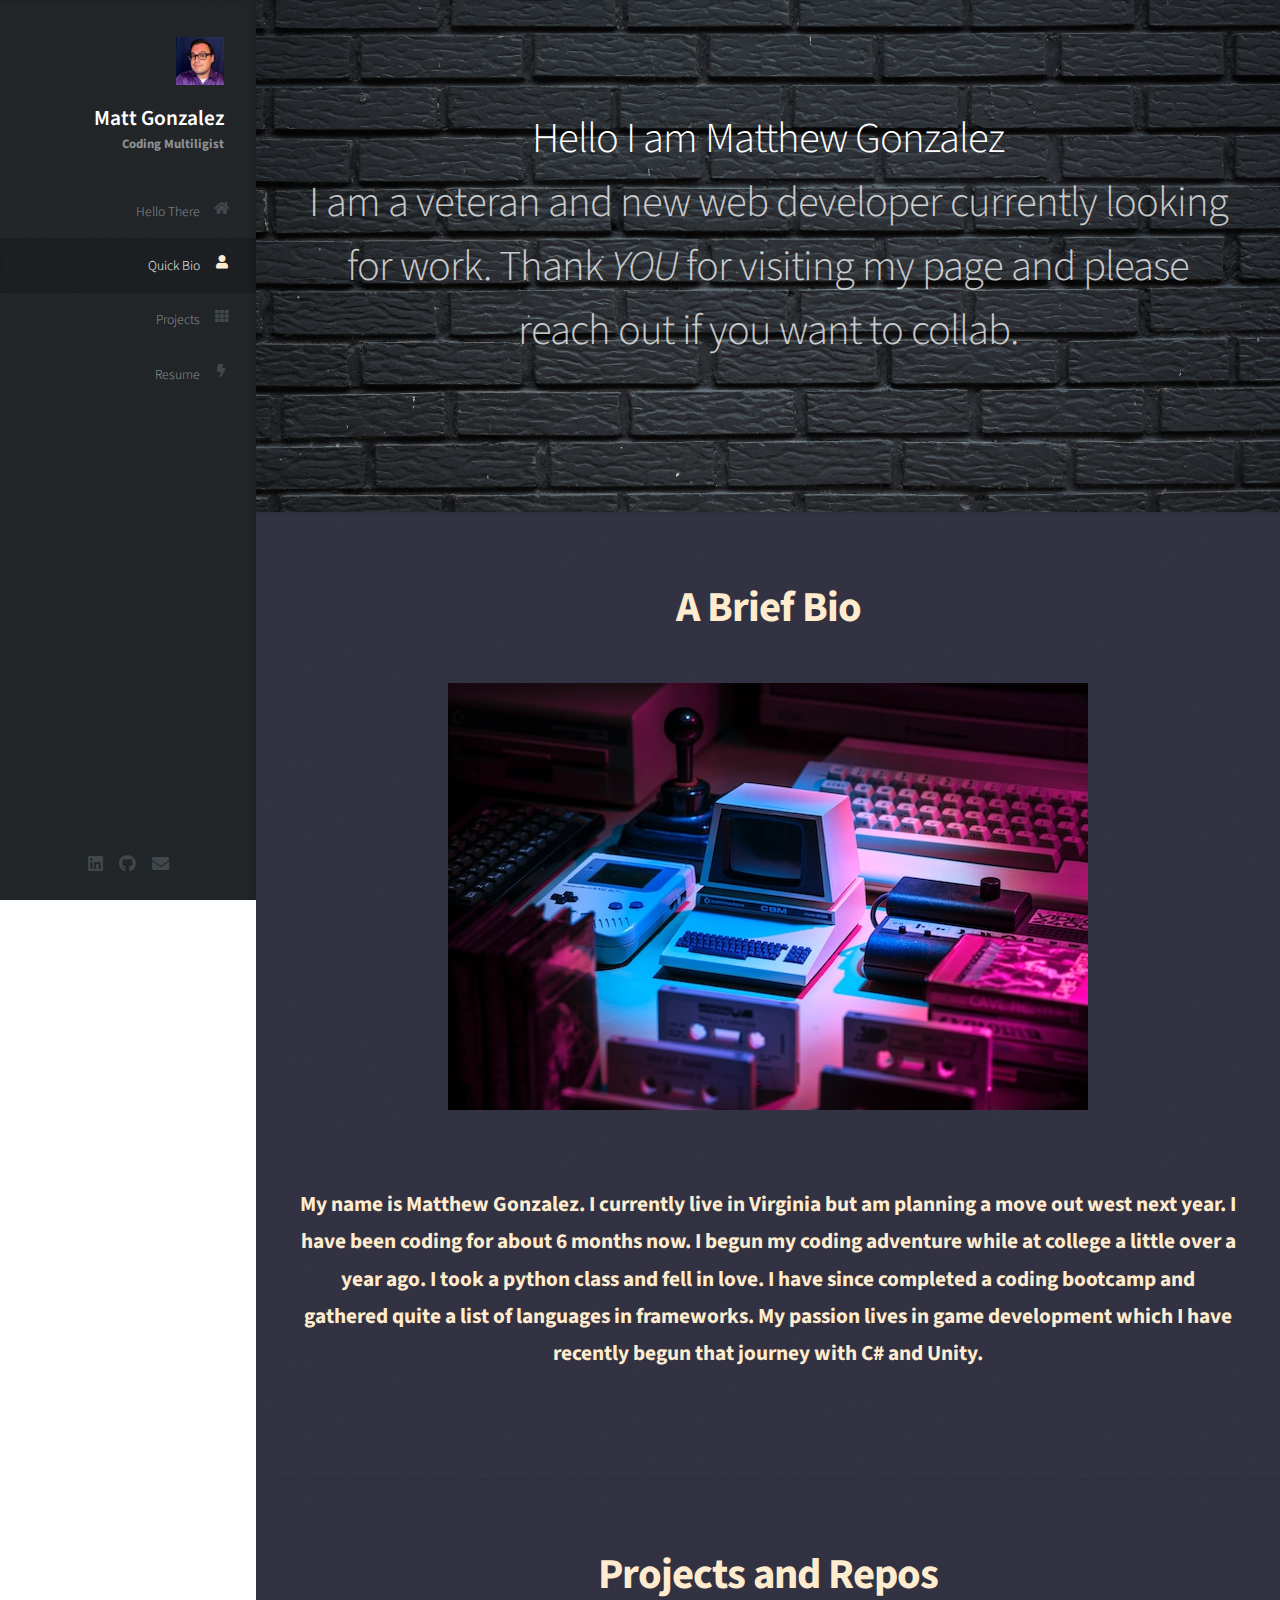
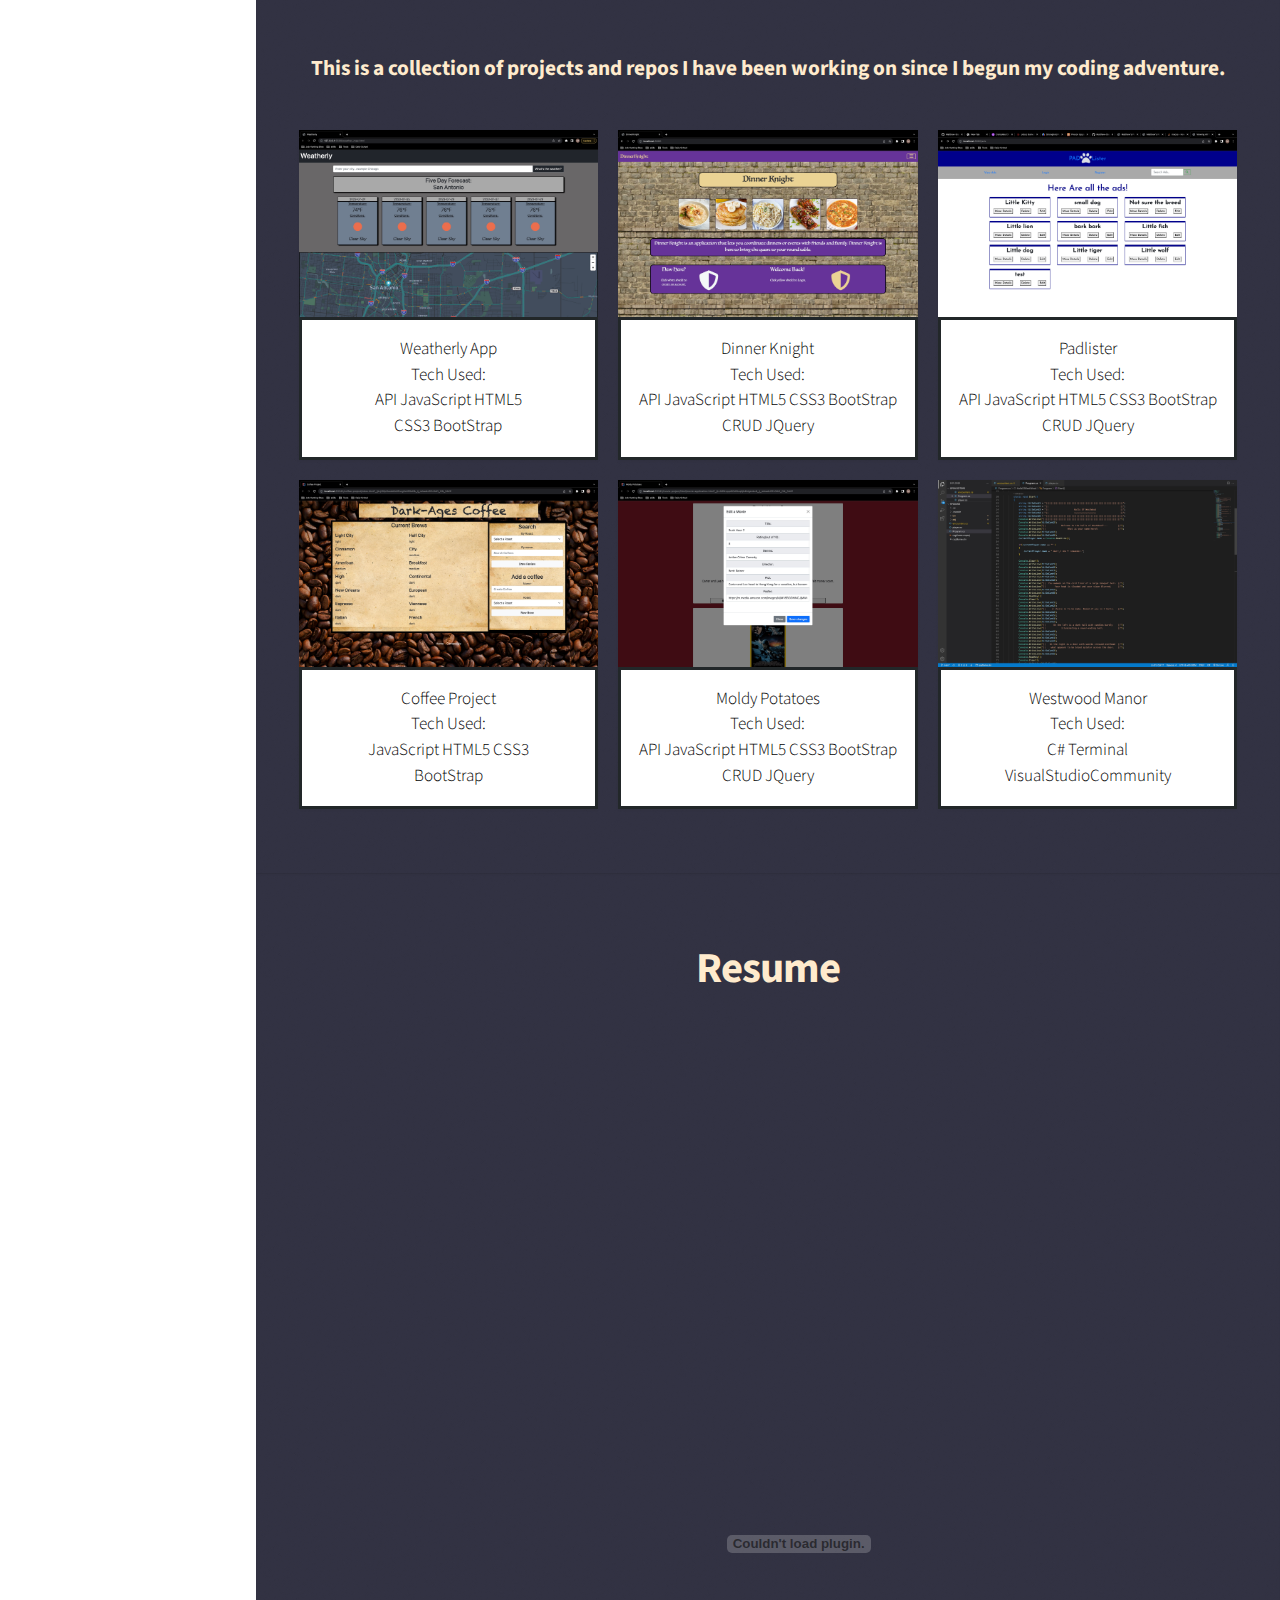
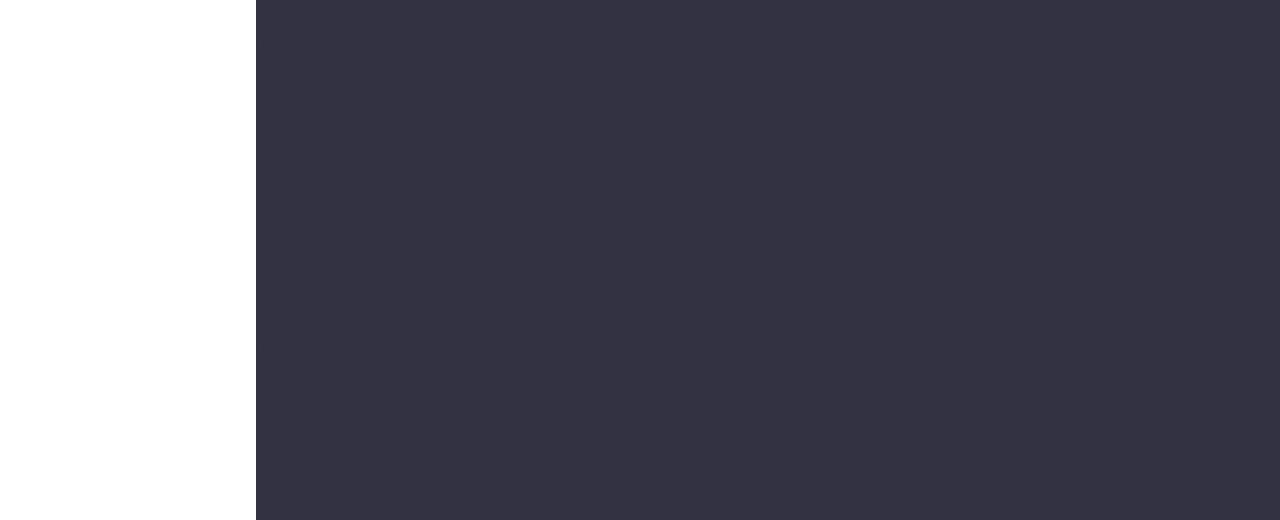
==== index.html @ d4d79115 "updated implemented background for main cover" ====
<!DOCTYPE HTML>
<!--
	Prologue by HTML5 UP
	html5up.net | @ajlkn
	Free for personal and commercial use under the CCA 3.0 license (html5up.net/license)
-->
<html>
	<head>
		<title>Matthew's Portfolio</title>
		<meta charset="utf-8" />
		<meta name="viewport" content="width=device-width, initial-scale=1, user-scalable=no" />
		<link rel="stylesheet" href="assets/css/main.css" />
	</head>
	<body class="is-preload">

		<!-- Header -->
			<div id="header">

				<div class="top">

					<!-- Logo -->
						<div id="logo">
							<span class="image avatar48"><img src="images/headShotImage.jpg" alt="headshot photo" /></span>
							<h1 id="title">Matt Gonzalez</h1>
							<p>Coding Multiligist</p>
						</div>

					<!-- Nav -->
						<nav id="nav">
							<ul>
								<li><a href="#top" id="top-link"><span class="icon solid fa-home">Hello There</span></a></li>
								<li><a href="#about" id="about-link"><span class="icon solid fa-user">Quick Bio</span></a></li>
								<li><a href="#portfolio" id="portfolio-link"><span class="icon solid fa-th">Projects</span></a></li>
								<li><a href="#skills" id="skill-link"><span class="icon solid fa-bolt">Resume</span></a></li>

							</ul>
						</nav>

				</div>

				<div class="bottom">

					<!-- Social Icons -->
						<ul class="icons">
							<li><a href="https://www.linkedin.com/in/matthewstevengonzalez/" class="icon brands fa-linkedin"><span class="label">LinkedIn</span></a></li>
							<li><a href="https://github.com/Matthew-Steven-Gonzalez" class="icon brands fa-github"><span class="label">Github</span></a></li>
							<li><a href="MAILTO:gonzalez.matthew.steven@gmail.com" class="icon solid fa-envelope"><span class="label">Email</span></a></li>
						</ul>

				</div>

			</div>

		<!-- Main -->
			<div id="main">

				<!-- Intro -->
					<section id="top" class="one dark cover">
						<div class="container">

							<header>
								<h2 class="alt"><strong> Hello I am Matthew Gonzalez</strong></h2>
								<h2>I am a veteran and new web developer currently looking for work. Thank <em>YOU</em> for visiting my page and please reach out if you want to collab.</h2>
								
							</header>


						</div>
					</section>

				<!-- About Me -->
				<section id="about" class="two">
					<div class="container">

						<header>
							<h2>A Brief Bio</h2>
						</header>

						<a href="#" class="image featured bioPhoto"><img src="images/aboutMePanel.jpg" alt="" /></a>

						<p>My name is Matthew Gonzalez. I currently live in Virginia but am planning a move out west next year. I have been coding for about 6 months now. 
						I begun my coding adventure while at college a little over a year ago. I took a python class and fell in love. I have since completed a coding bootcamp 
						and gathered quite a list of languages in frameworks. My passion lives in game development which I have recently begun that journey with C# and Unity.</p>

					</div>
				</section>

				<!-- Portfolio -->
					<section id="portfolio" class="three">
						<div class="container">

							<header>
								<h2>Projects and Repos</h2>
							</header>

							<p>This is a collection of projects and repos I have been working on since I begun my coding adventure.</p>

							<div class="row">
								<div class="col-4 col-12-mobile">
									<article class="item">
										<a href="https://github.com/Matthew-Steven-Gonzalez/weather_map_project" class="image fit"><img src="images/weatherly.jpeg" alt="Weatherly" /></a>
										<header>
											<h3>Weatherly App</h3>
											<h3>Tech Used:</h3>
											<h4>API JavaScript HTML5 <br>CSS3 BootStrap</h4>
										</header>
									</article>
									<article class="item">
										<a href="https://github.com/PerezOchoa-Gonzalez-Coffee/coffee-project" class="image fit"><img src="images/CoffeeProject.jpeg" alt="" /></a>
										<header>
											<h3>Coffee Project</h3>
											<h3>Tech Used:</h3>
											<h4> JavaScript HTML5 CSS3 <br>BootStrap</h4>
										</header>
									</article>
								</div>
								<div class="col-4 col-12-mobile">
									<article class="item">
										<a href="https://github.com/Capstone-Gonzalez-Vargas-Casteneda/DinnerKnight" class="image fit"><img src="images/DinnerKnight.jpeg" alt="" /></a>
										<header>
											<h3>Dinner Knight</h3>
											<h3>Tech Used:</h3>
											<h4>API JavaScript HTML5 CSS3 BootStrap CRUD JQuery </h4>
										</header>
									</article>
									<article class="item">
										<a href="#" class="image fit"><img src="images/moldpotatoes.jpeg" alt="" /></a>
										<header>
											<h3>Moldy Potatoes</h3>
											<h3>Tech Used:</h3>
											<h4>API JavaScript HTML5 CSS3 BootStrap CRUD JQuery </h4>
										</header>
									</article>
								</div>
								<div class="col-4 col-12-mobile">
									<article class="item">
										<a href="https://github.com/Castaneda-Gonzalez-Ramirez-Sweeden/java-adlister/tree/master" class="image fit"><img src="images/PadLIster.jpeg" alt="" /></a>
										<header>
											<h3>Padlister</h3>
											<h3>Tech Used:</h3>
											<h4>API JavaScript HTML5 CSS3 BootStrap CRUD JQuery </h4>
										</header>
									</article>
									<article class="item">
										<a href="https://github.com/Matthew-Steven-Gonzalez/Csharp-projects/tree/main/rpgGame" class="image fit"><img src="images/WestWood.jpeg" alt="" /></a>
										<header>
											<h3>Westwood Manor</h3>
											<h3>Tech Used:</h3>
											<h4>C# Terminal <br>VisualStudioCommunity </h4>
										</header>
									</article>
								</div>
							</div>

						</div>
					</section>

				
				
					<section id="skills" class="four">
						<div class="container">

							<header>
								<h2>Resume</h2>
							</header>

							<object 
								data="/images/Resume.pdf" 
                				width="1000"
                				height="1000">
        					</object>	

						</div>
					</section>

			</div>

		

		<!-- Scripts -->
			<script src="assets/js/jquery.min.js"></script>
			<script src="assets/js/jquery.scrolly.min.js"></script>
			<script src="assets/js/jquery.scrollex.min.js"></script>
			<script src="assets/js/browser.min.js"></script>
			<script src="assets/js/breakpoints.min.js"></script>
			<script src="assets/js/util.js"></script>
			<script src="assets/js/main.js"></script>

	</body>
</html>
---- assets/css/main.css ----
@import url("fontawesome-all.min.css");
@import url("https://fonts.googleapis.com/css?family=Source+Sans+Pro:300,300italic,400,600");

/*
	Prologue by HTML5 UP
	html5up.net | @ajlkn
	Free for personal and commercial use under the CCA 3.0 license (html5up.net/license)
*/

html, body, div, span, applet, object,
iframe, h1, h2, h3, h4, h5, h6, p, blockquote,
pre, a, abbr, acronym, address, big, cite,
code, del, dfn, em, img, ins, kbd, q, s, samp,
small, strike, strong, sub, sup, tt, var, b,
u, i, center, dl, dt, dd, ol, ul, li, fieldset,
form, label, legend, table, caption, tbody,
tfoot, thead, tr, th, td, article, aside,
canvas, details, embed, figure, figcaption,
footer, header, hgroup, menu, nav, output, ruby,
section, summary, time, mark, audio, video {
	margin: 0;
	padding: 0;
	border: 0;
	font-size: 100%;
	font: inherit;
	vertical-align: baseline;}

article, aside, details, figcaption, figure,
footer, header, hgroup, menu, nav, section {
	display: block;}

body {
	line-height: 1;
}

ol, ul {
	list-style: none;
}

blockquote, q {
	quotes: none;
}

	blockquote:before, blockquote:after, q:before, q:after {
		content: '';
		content: none;
	}

table {
	border-collapse: collapse;
	border-spacing: 0;
}

body {
	-webkit-text-size-adjust: none;
}

mark {
	background-color: transparent;
	color: inherit;
}

input::-moz-focus-inner {
	border: 0;
	padding: 0;
}

input, select, textarea {
	-moz-appearance: none;
	-webkit-appearance: none;
	-ms-appearance: none;
	appearance: none;
}

/* Basic */

	html {
		box-sizing: border-box;
	}

	*, *:before, *:after {
		box-sizing: inherit;
	}

	body {
		background: #fff;
		font-family: 'Source Sans Pro', sans-serif;
		font-size: 19pt;
		font-weight: 300;
		line-height: 1.75em;
		color: #888;
	}

		body.is-preload *, body.is-preload *:before, body.is-preload *:after {
			-moz-animation: none !important;
			-webkit-animation: none !important;
			-ms-animation: none !important;
			animation: none !important;
			-moz-transition: none !important;
			-webkit-transition: none !important;
			-ms-transition: none !important;
			transition: none !important;
		}

	input, textarea, select {
		font-family: 'Source Sans Pro', sans-serif;
		font-size: 19pt;
		font-weight: 300;
		line-height: 1.75em;
		color: #888;
	}

	h1,h2, h3, h4, h5, h6 {
		font-weight: 300;
		color: rgb(5, 5, 5);
		line-height: 1.5em;
	}

	h1 a, h2 a, h3 a, h4 a, h5 a, h6 a {
		color: inherit;
		text-decoration: none;
	}

		h1 a strong, h2 a strong, h3 a strong, h4 a strong, h5 a strong, h6 a strong {
			color: #333;
		}

	h2 {
		font-size: 2em;
		letter-spacing: -1px;
	}

		h2.alt {
			color: #888;
		}

			h2.alt strong {
				color: #666;
			}

	h3 {
		font-size: 1.5em;
	}

	header {
		margin: 0 0 2em 0;
	}

		header > p {
			margin: 1em 0 0 0;
		}

	footer {
		margin: 2em 0 0 0;
	}

	strong, b {
		font-weight: 300;
		color: #666;
	}

	em, i {
		font-style: italic;
	}

	a {
		text-decoration: none;
		color: inherit;
		border-bottom: dotted 1px rgba(128, 128, 128, 0.5);
		-moz-transition: color 0.35s ease-in-out, border-bottom-color 0.35s ease-in-out;
		-webkit-transition: color 0.35s ease-in-out, border-bottom-color 0.35s ease-in-out;
		-ms-transition: color 0.35s ease-in-out, border-bottom-color 0.35s ease-in-out;
		transition: color 0.35s ease-in-out, border-bottom-color 0.35s ease-in-out;
		outline: 0;
	}

		a:hover {
			color: #fafafa;
			border-bottom-color: rgba(255, 255, 255, 0);
		}

	sub {
		position: relative;
		top: 0.5em;
		font-size: 0.8em;
	}

	sup {
		position: relative;
		top: -0.5em;
		font-size: 0.8em;
	}

	hr {
		border: 0;
		border-top: solid 1px #ddd;
	}

	blockquote {
		border-left: solid 0.5em #ddd;
		padding: 1em 0 1em 2em;
		font-style: italic;
	}

	p, ul, ol, dl, table {
		margin-bottom: 2em;
	}

	br.clear {
		clear: both;
	}

/* Container */

	.container {
		margin: 0 auto;
		max-width: 100%;
		width: 1400px;
	}

		@media screen and (min-width: 961px) and (max-width: 1880px) {

			.container {
				width: 1200px;
			}

		}

		@media screen and (min-width: 961px) and (max-width: 1620px) {

			.container {
				width: 960px;
			}

		}

		@media screen and (min-width: 961px) and (max-width: 1320px) {

			.container {
				width: 100%;
			}

		}

		@media screen and (max-width: 960px) {

			.container {
				width: 100%;
			}

		}

		@media screen and (max-width: 736px) {

			.container {
				width: 100%;
			}

		}

/* Row */

	.row {
		display: flex;
		flex-wrap: wrap;
		box-sizing: border-box;
		align-items: stretch;
	}

		.row > * {
			box-sizing: border-box;
		}

		.row.gtr-uniform > * > :last-child {
			margin-bottom: 0;
		}

		.row.aln-left {
			justify-content: flex-start;
		}

		.row.aln-center {
			justify-content: center;
		}

		.row.aln-right {
			justify-content: flex-end;
		}

		.row.aln-top {
			align-items: flex-start;
		}

		.row.aln-middle {
			align-items: center;
		}

		.row.aln-bottom {
			align-items: flex-end;
		}

		.row > .imp {
			order: -1;
		}

		.row > .col-1 {
			width: 8.33333%;
		}

		.row > .off-1 {
			margin-left: 8.33333%;
		}

		.row > .col-2 {
			width: 16.66667%;
		}

		.row > .off-2 {
			margin-left: 16.66667%;
		}

		.row > .col-3 {
			width: 25%;
		}

		.row > .off-3 {
			margin-left: 25%;
		}

		.row > .col-4 {
			width: 33.33333%;
		}

		.row > .off-4 {
			margin-left: 33.33333%;
		}

		.row > .col-5 {
			width: 41.66667%;
		}

		.row > .off-5 {
			margin-left: 41.66667%;
		}

		.row > .col-6 {
			width: 50%;
		}

		.row > .off-6 {
			margin-left: 50%;
		}

		.row > .col-7 {
			width: 58.33333%;
		}

		.row > .off-7 {
			margin-left: 58.33333%;
		}

		.row > .col-8 {
			width: 66.66667%;
		}

		.row > .off-8 {
			margin-left: 66.66667%;
		}

		.row > .col-9 {
			width: 75%;
		}

		.row > .off-9 {
			margin-left: 75%;
		}

		.row > .col-10 {
			width: 83.33333%;
		}

		.row > .off-10 {
			margin-left: 83.33333%;
		}

		.row > .col-11 {
			width: 91.66667%;
		}

		.row > .off-11 {
			margin-left: 91.66667%;
		}

		.row > .col-12 {
			width: 100%;
		}

		.row > .off-12 {
			margin-left: 100%;
		}

		.row.gtr-0 {
			margin-top: 0px;
			margin-left: 0px;
		}

			.row.gtr-0 > * {
				padding: 0px 0 0 0px;
			}

			.row.gtr-0.gtr-uniform {
				margin-top: 0px;
			}

				.row.gtr-0.gtr-uniform > * {
					padding-top: 0px;
				}

		.row.gtr-25 {
			margin-top: -10px;
			margin-left: -10px;
		}

			.row.gtr-25 > * {
				padding: 10px 0 0 10px;
			}

			.row.gtr-25.gtr-uniform {
				margin-top: -10px;
			}

				.row.gtr-25.gtr-uniform > * {
					padding-top: 10px;
				}

		.row.gtr-50 {
			margin-top: -20px;
			margin-left: -20px;
		}

			.row.gtr-50 > * {
				padding: 20px 0 0 20px;
			}

			.row.gtr-50.gtr-uniform {
				margin-top: -20px;
			}

				.row.gtr-50.gtr-uniform > * {
					padding-top: 20px;
				}

		.row {
			margin-top: -40px;
			margin-left: -40px;
		}

			.row > * {
				padding: 40px 0 0 40px;
			}

			.row.gtr-uniform {
				margin-top: -40px;
			}

				.row.gtr-uniform > * {
					padding-top: 40px;
				}

		.row.gtr-150 {
			margin-top: -60px;
			margin-left: -60px;
		}

			.row.gtr-150 > * {
				padding: 60px 0 0 60px;
			}

			.row.gtr-150.gtr-uniform {
				margin-top: -60px;
			}

				.row.gtr-150.gtr-uniform > * {
					padding-top: 60px;
				}

		.row.gtr-200 {
			margin-top: -80px;
			margin-left: -80px;
		}

			.row.gtr-200 > * {
				padding: 80px 0 0 80px;
			}

			.row.gtr-200.gtr-uniform {
				margin-top: -80px;
			}

				.row.gtr-200.gtr-uniform > * {
					padding-top: 80px;
				}

		@media screen and (min-width: 961px) and (max-width: 1880px) {

			.row {
				display: flex;
				flex-wrap: wrap;
				box-sizing: border-box;
				align-items: stretch;
			}

				.row > * {
					box-sizing: border-box;
				}

				.row.gtr-uniform > * > :last-child {
					margin-bottom: 0;
				}

				.row.aln-left {
					justify-content: flex-start;
				}

				.row.aln-center {
					justify-content: center;
				}

				.row.aln-right {
					justify-content: flex-end;
				}

				.row.aln-top {
					align-items: flex-start;
				}

				.row.aln-middle {
					align-items: center;
				}

				.row.aln-bottom {
					align-items: flex-end;
				}

				.row > .imp-wide {
					order: -1;
				}

				.row > .col-1-wide {
					width: 8.33333%;
				}

				.row > .off-1-wide {
					margin-left: 8.33333%;
				}

				.row > .col-2-wide {
					width: 16.66667%;
				}

				.row > .off-2-wide {
					margin-left: 16.66667%;
				}

				.row > .col-3-wide {
					width: 25%;
				}

				.row > .off-3-wide {
					margin-left: 25%;
				}

				.row > .col-4-wide {
					width: 33.33333%;
				}

				.row > .off-4-wide {
					margin-left: 33.33333%;
				}

				.row > .col-5-wide {
					width: 41.66667%;
				}

				.row > .off-5-wide {
					margin-left: 41.66667%;
				}

				.row > .col-6-wide {
					width: 50%;
				}

				.row > .off-6-wide {
					margin-left: 50%;
				}

				.row > .col-7-wide {
					width: 58.33333%;
				}

				.row > .off-7-wide {
					margin-left: 58.33333%;
				}

				.row > .col-8-wide {
					width: 66.66667%;
				}

				.row > .off-8-wide {
					margin-left: 66.66667%;
				}

				.row > .col-9-wide {
					width: 75%;
				}

				.row > .off-9-wide {
					margin-left: 75%;
				}

				.row > .col-10-wide {
					width: 83.33333%;
				}

				.row > .off-10-wide {
					margin-left: 83.33333%;
				}

				.row > .col-11-wide {
					width: 91.66667%;
				}

				.row > .off-11-wide {
					margin-left: 91.66667%;
				}

				.row > .col-12-wide {
					width: 100%;
				}

				.row > .off-12-wide {
					margin-left: 100%;
				}

				.row.gtr-0 {
					margin-top: 0px;
					margin-left: 0px;
				}

					.row.gtr-0 > * {
						padding: 0px 0 0 0px;
					}

					.row.gtr-0.gtr-uniform {
						margin-top: 0px;
					}

						.row.gtr-0.gtr-uniform > * {
							padding-top: 0px;
						}

				.row.gtr-25 {
					margin-top: -10px;
					margin-left: -10px;
				}

					.row.gtr-25 > * {
						padding: 10px 0 0 10px;
					}

					.row.gtr-25.gtr-uniform {
						margin-top: -10px;
					}

						.row.gtr-25.gtr-uniform > * {
							padding-top: 10px;
						}

				.row.gtr-50 {
					margin-top: -20px;
					margin-left: -20px;
				}

					.row.gtr-50 > * {
						padding: 20px 0 0 20px;
					}

					.row.gtr-50.gtr-uniform {
						margin-top: -20px;
					}

						.row.gtr-50.gtr-uniform > * {
							padding-top: 20px;
						}

				.row {
					margin-top: -40px;
					margin-left: -40px;
				}

					.row > * {
						padding: 40px 0 0 40px;
					}

					.row.gtr-uniform {
						margin-top: -40px;
					}

						.row.gtr-uniform > * {
							padding-top: 40px;
						}

				.row.gtr-150 {
					margin-top: -60px;
					margin-left: -60px;
				}

					.row.gtr-150 > * {
						padding: 60px 0 0 60px;
					}

					.row.gtr-150.gtr-uniform {
						margin-top: -60px;
					}

						.row.gtr-150.gtr-uniform > * {
							padding-top: 60px;
						}

				.row.gtr-200 {
					margin-top: -80px;
					margin-left: -80px;
				}

					.row.gtr-200 > * {
						padding: 80px 0 0 80px;
					}

					.row.gtr-200.gtr-uniform {
						margin-top: -80px;
					}

						.row.gtr-200.gtr-uniform > * {
							padding-top: 80px;
						}

		}

		@media screen and (min-width: 961px) and (max-width: 1620px) {

			.row {
				display: flex;
				flex-wrap: wrap;
				box-sizing: border-box;
				align-items: stretch;
			}

				.row > * {
					box-sizing: border-box;
				}

				.row.gtr-uniform > * > :last-child {
					margin-bottom: 0;
				}

				.row.aln-left {
					justify-content: flex-start;
				}

				.row.aln-center {
					justify-content: center;
				}

				.row.aln-right {
					justify-content: flex-end;
				}

				.row.aln-top {
					align-items: flex-start;
				}

				.row.aln-middle {
					align-items: center;
				}

				.row.aln-bottom {
					align-items: flex-end;
				}

				.row > .imp-normal {
					order: -1;
				}

				.row > .col-1-normal {
					width: 8.33333%;
				}

				.row > .off-1-normal {
					margin-left: 8.33333%;
				}

				.row > .col-2-normal {
					width: 16.66667%;
				}

				.row > .off-2-normal {
					margin-left: 16.66667%;
				}

				.row > .col-3-normal {
					width: 25%;
				}

				.row > .off-3-normal {
					margin-left: 25%;
				}

				.row > .col-4-normal {
					width: 33.33333%;
				}

				.row > .off-4-normal {
					margin-left: 33.33333%;
				}

				.row > .col-5-normal {
					width: 41.66667%;
				}

				.row > .off-5-normal {
					margin-left: 41.66667%;
				}

				.row > .col-6-normal {
					width: 50%;
				}

				.row > .off-6-normal {
					margin-left: 50%;
				}

				.row > .col-7-normal {
					width: 58.33333%;
				}

				.row > .off-7-normal {
					margin-left: 58.33333%;
				}

				.row > .col-8-normal {
					width: 66.66667%;
				}

				.row > .off-8-normal {
					margin-left: 66.66667%;
				}

				.row > .col-9-normal {
					width: 75%;
				}

				.row > .off-9-normal {
					margin-left: 75%;
				}

				.row > .col-10-normal {
					width: 83.33333%;
				}

				.row > .off-10-normal {
					margin-left: 83.33333%;
				}

				.row > .col-11-normal {
					width: 91.66667%;
				}

				.row > .off-11-normal {
					margin-left: 91.66667%;
				}

				.row > .col-12-normal {
					width: 100%;
				}

				.row > .off-12-normal {
					margin-left: 100%;
				}

				.row.gtr-0 {
					margin-top: 0px;
					margin-left: 0px;
				}

					.row.gtr-0 > * {
						padding: 0px 0 0 0px;
					}

					.row.gtr-0.gtr-uniform {
						margin-top: 0px;
					}

						.row.gtr-0.gtr-uniform > * {
							padding-top: 0px;
						}

				.row.gtr-25 {
					margin-top: -10px;
					margin-left: -10px;
				}

					.row.gtr-25 > * {
						padding: 10px 0 0 10px;
					}

					.row.gtr-25.gtr-uniform {
						margin-top: -10px;
					}

						.row.gtr-25.gtr-uniform > * {
							padding-top: 10px;
						}

				.row.gtr-50 {
					margin-top: -20px;
					margin-left: -20px;
				}

					.row.gtr-50 > * {
						padding: 20px 0 0 20px;
					}

					.row.gtr-50.gtr-uniform {
						margin-top: -20px;
					}

						.row.gtr-50.gtr-uniform > * {
							padding-top: 20px;
						}

				.row {
					margin-top: -40px;
					margin-left: -40px;
				}

					.row > * {
						padding: 40px 0 0 40px;
					}

					.row.gtr-uniform {
						margin-top: -40px;
					}

						.row.gtr-uniform > * {
							padding-top: 40px;
						}

				.row.gtr-150 {
					margin-top: -60px;
					margin-left: -60px;
				}

					.row.gtr-150 > * {
						padding: 60px 0 0 60px;
					}

					.row.gtr-150.gtr-uniform {
						margin-top: -60px;
					}

						.row.gtr-150.gtr-uniform > * {
							padding-top: 60px;
						}

				.row.gtr-200 {
					margin-top: -80px;
					margin-left: -80px;
				}

					.row.gtr-200 > * {
						padding: 80px 0 0 80px;
					}

					.row.gtr-200.gtr-uniform {
						margin-top: -80px;
					}

						.row.gtr-200.gtr-uniform > * {
							padding-top: 80px;
						}

		}

		@media screen and (min-width: 961px) and (max-width: 1320px) {

			.row {
				display: flex;
				flex-wrap: wrap;
				box-sizing: border-box;
				align-items: stretch;
			}

				.row > * {
					box-sizing: border-box;
				}

				.row.gtr-uniform > * > :last-child {
					margin-bottom: 0;
				}

				.row.aln-left {
					justify-content: flex-start;
				}

				.row.aln-center {
					justify-content: center;
				}

				.row.aln-right {
					justify-content: flex-end;
				}

				.row.aln-top {
					align-items: flex-start;
				}

				.row.aln-middle {
					align-items: center;
				}

				.row.aln-bottom {
					align-items: flex-end;
				}

				.row > .imp-narrow {
					order: -1;
				}

				.row > .col-1-narrow {
					width: 8.33333%;
				}

				.row > .off-1-narrow {
					margin-left: 8.33333%;
				}

				.row > .col-2-narrow {
					width: 16.66667%;
				}

				.row > .off-2-narrow {
					margin-left: 16.66667%;
				}

				.row > .col-3-narrow {
					width: 25%;
				}

				.row > .off-3-narrow {
					margin-left: 25%;
				}

				.row > .col-4-narrow {
					width: 33.33333%;
				}

				.row > .off-4-narrow {
					margin-left: 33.33333%;
				}

				.row > .col-5-narrow {
					width: 41.66667%;
				}

				.row > .off-5-narrow {
					margin-left: 41.66667%;
				}

				.row > .col-6-narrow {
					width: 50%;
				}

				.row > .off-6-narrow {
					margin-left: 50%;
				}

				.row > .col-7-narrow {
					width: 58.33333%;
				}

				.row > .off-7-narrow {
					margin-left: 58.33333%;
				}

				.row > .col-8-narrow {
					width: 66.66667%;
				}

				.row > .off-8-narrow {
					margin-left: 66.66667%;
				}

				.row > .col-9-narrow {
					width: 75%;
				}

				.row > .off-9-narrow {
					margin-left: 75%;
				}

				.row > .col-10-narrow {
					width: 83.33333%;
				}

				.row > .off-10-narrow {
					margin-left: 83.33333%;
				}

				.row > .col-11-narrow {
					width: 91.66667%;
				}

				.row > .off-11-narrow {
					margin-left: 91.66667%;
				}

				.row > .col-12-narrow {
					width: 100%;
				}

				.row > .off-12-narrow {
					margin-left: 100%;
				}

				.row.gtr-0 {
					margin-top: 0px;
					margin-left: 0px;
				}

					.row.gtr-0 > * {
						padding: 0px 0 0 0px;
					}

					.row.gtr-0.gtr-uniform {
						margin-top: 0px;
					}

						.row.gtr-0.gtr-uniform > * {
							padding-top: 0px;
						}

				.row.gtr-25 {
					margin-top: -5px;
					margin-left: -5px;
				}

					.row.gtr-25 > * {
						padding: 5px 0 0 5px;
					}

					.row.gtr-25.gtr-uniform {
						margin-top: -5px;
					}

						.row.gtr-25.gtr-uniform > * {
							padding-top: 5px;
						}

				.row.gtr-50 {
					margin-top: -10px;
					margin-left: -10px;
				}

					.row.gtr-50 > * {
						padding: 10px 0 0 10px;
					}

					.row.gtr-50.gtr-uniform {
						margin-top: -10px;
					}

						.row.gtr-50.gtr-uniform > * {
							padding-top: 10px;
						}

				.row {
					margin-top: -20px;
					margin-left: -20px;
				}

					.row > * {
						padding: 20px 0 0 20px;
					}

					.row.gtr-uniform {
						margin-top: -20px;
					}

						.row.gtr-uniform > * {
							padding-top: 20px;
						}

				.row.gtr-150 {
					margin-top: -30px;
					margin-left: -30px;
				}

					.row.gtr-150 > * {
						padding: 30px 0 0 30px;
					}

					.row.gtr-150.gtr-uniform {
						margin-top: -30px;
					}

						.row.gtr-150.gtr-uniform > * {
							padding-top: 30px;
						}

				.row.gtr-200 {
					margin-top: -40px;
					margin-left: -40px;
				}

					.row.gtr-200 > * {
						padding: 40px 0 0 40px;
					}

					.row.gtr-200.gtr-uniform {
						margin-top: -40px;
					}

						.row.gtr-200.gtr-uniform > * {
							padding-top: 40px;
						}

		}

		@media screen and (max-width: 960px) {

			.row {
				display: flex;
				flex-wrap: wrap;
				box-sizing: border-box;
				align-items: stretch;
			}

				.row > * {
					box-sizing: border-box;
				}

				.row.gtr-uniform > * > :last-child {
					margin-bottom: 0;
				}

				.row.aln-left {
					justify-content: flex-start;
				}

				.row.aln-center {
					justify-content: center;
				}

				.row.aln-right {
					justify-content: flex-end;
				}

				.row.aln-top {
					align-items: flex-start;
				}

				.row.aln-middle {
					align-items: center;
				}

				.row.aln-bottom {
					align-items: flex-end;
				}

				.row > .imp-narrower {
					order: -1;
				}

				.row > .col-1-narrower {
					width: 8.33333%;
				}

				.row > .off-1-narrower {
					margin-left: 8.33333%;
				}

				.row > .col-2-narrower {
					width: 16.66667%;
				}

				.row > .off-2-narrower {
					margin-left: 16.66667%;
				}

				.row > .col-3-narrower {
					width: 25%;
				}

				.row > .off-3-narrower {
					margin-left: 25%;
				}

				.row > .col-4-narrower {
					width: 33.33333%;
				}

				.row > .off-4-narrower {
					margin-left: 33.33333%;
				}

				.row > .col-5-narrower {
					width: 41.66667%;
				}

				.row > .off-5-narrower {
					margin-left: 41.66667%;
				}

				.row > .col-6-narrower {
					width: 50%;
				}

				.row > .off-6-narrower {
					margin-left: 50%;
				}

				.row > .col-7-narrower {
					width: 58.33333%;
				}

				.row > .off-7-narrower {
					margin-left: 58.33333%;
				}

				.row > .col-8-narrower {
					width: 66.66667%;
				}

				.row > .off-8-narrower {
					margin-left: 66.66667%;
				}

				.row > .col-9-narrower {
					width: 75%;
				}

				.row > .off-9-narrower {
					margin-left: 75%;
				}

				.row > .col-10-narrower {
					width: 83.33333%;
				}

				.row > .off-10-narrower {
					margin-left: 83.33333%;
				}

				.row > .col-11-narrower {
					width: 91.66667%;
				}

				.row > .off-11-narrower {
					margin-left: 91.66667%;
				}

				.row > .col-12-narrower {
					width: 100%;
				}

				.row > .off-12-narrower {
					margin-left: 100%;
				}

				.row.gtr-0 {
					margin-top: 0px;
					margin-left: 0px;
				}

					.row.gtr-0 > * {
						padding: 0px 0 0 0px;
					}

					.row.gtr-0.gtr-uniform {
						margin-top: 0px;
					}

						.row.gtr-0.gtr-uniform > * {
							padding-top: 0px;
						}

				.row.gtr-25 {
					margin-top: -5px;
					margin-left: -5px;
				}

					.row.gtr-25 > * {
						padding: 5px 0 0 5px;
					}

					.row.gtr-25.gtr-uniform {
						margin-top: -5px;
					}

						.row.gtr-25.gtr-uniform > * {
							padding-top: 5px;
						}

				.row.gtr-50 {
					margin-top: -10px;
					margin-left: -10px;
				}

					.row.gtr-50 > * {
						padding: 10px 0 0 10px;
					}

					.row.gtr-50.gtr-uniform {
						margin-top: -10px;
					}

						.row.gtr-50.gtr-uniform > * {
							padding-top: 10px;
						}

				.row {
					margin-top: -20px;
					margin-left: -20px;
				}

					.row > * {
						padding: 20px 0 0 20px;
					}

					.row.gtr-uniform {
						margin-top: -20px;
					}

						.row.gtr-uniform > * {
							padding-top: 20px;
						}

				.row.gtr-150 {
					margin-top: -30px;
					margin-left: -30px;
				}

					.row.gtr-150 > * {
						padding: 30px 0 0 30px;
					}

					.row.gtr-150.gtr-uniform {
						margin-top: -30px;
					}

						.row.gtr-150.gtr-uniform > * {
							padding-top: 30px;
						}

				.row.gtr-200 {
					margin-top: -40px;
					margin-left: -40px;
				}

					.row.gtr-200 > * {
						padding: 40px 0 0 40px;
					}

					.row.gtr-200.gtr-uniform {
						margin-top: -40px;
					}

						.row.gtr-200.gtr-uniform > * {
							padding-top: 40px;
						}

		}

		@media screen and (max-width: 736px) {

			.row {
				display: flex;
				flex-wrap: wrap;
				box-sizing: border-box;
				align-items: stretch;
			}

				.row > * {
					box-sizing: border-box;
				}

				.row.gtr-uniform > * > :last-child {
					margin-bottom: 0;
				}

				.row.aln-left {
					justify-content: flex-start;
				}

				.row.aln-center {
					justify-content: center;
				}

				.row.aln-right {
					justify-content: flex-end;
				}

				.row.aln-top {
					align-items: flex-start;
				}

				.row.aln-middle {
					align-items: center;
				}

				.row.aln-bottom {
					align-items: flex-end;
				}

				.row > .imp-mobile {
					order: -1;
				}

				.row > .col-1-mobile {
					width: 8.33333%;
				}

				.row > .off-1-mobile {
					margin-left: 8.33333%;
				}

				.row > .col-2-mobile {
					width: 16.66667%;
				}

				.row > .off-2-mobile {
					margin-left: 16.66667%;
				}

				.row > .col-3-mobile {
					width: 25%;
				}

				.row > .off-3-mobile {
					margin-left: 25%;
				}

				.row > .col-4-mobile {
					width: 33.33333%;
				}

				.row > .off-4-mobile {
					margin-left: 33.33333%;
				}

				.row > .col-5-mobile {
					width: 41.66667%;
				}

				.row > .off-5-mobile {
					margin-left: 41.66667%;
				}

				.row > .col-6-mobile {
					width: 50%;
				}

				.row > .off-6-mobile {
					margin-left: 50%;
				}

				.row > .col-7-mobile {
					width: 58.33333%;
				}

				.row > .off-7-mobile {
					margin-left: 58.33333%;
				}

				.row > .col-8-mobile {
					width: 66.66667%;
				}

				.row > .off-8-mobile {
					margin-left: 66.66667%;
				}

				.row > .col-9-mobile {
					width: 75%;
				}

				.row > .off-9-mobile {
					margin-left: 75%;
				}

				.row > .col-10-mobile {
					width: 83.33333%;
				}

				.row > .off-10-mobile {
					margin-left: 83.33333%;
				}

				.row > .col-11-mobile {
					width: 91.66667%;
				}

				.row > .off-11-mobile {
					margin-left: 91.66667%;
				}

				.row > .col-12-mobile {
					width: 100%;
				}

				.row > .off-12-mobile {
					margin-left: 100%;
				}

				.row.gtr-0 {
					margin-top: 0px;
					margin-left: 0px;
				}

					.row.gtr-0 > * {
						padding: 0px 0 0 0px;
					}

					.row.gtr-0.gtr-uniform {
						margin-top: 0px;
					}

						.row.gtr-0.gtr-uniform > * {
							padding-top: 0px;
						}

				.row.gtr-25 {
					margin-top: -5px;
					margin-left: -5px;
				}

					.row.gtr-25 > * {
						padding: 5px 0 0 5px;
					}

					.row.gtr-25.gtr-uniform {
						margin-top: -5px;
					}

						.row.gtr-25.gtr-uniform > * {
							padding-top: 5px;
						}

				.row.gtr-50 {
					margin-top: -10px;
					margin-left: -10px;
				}

					.row.gtr-50 > * {
						padding: 10px 0 0 10px;
					}

					.row.gtr-50.gtr-uniform {
						margin-top: -10px;
					}

						.row.gtr-50.gtr-uniform > * {
							padding-top: 10px;
						}

				.row {
					margin-top: -20px;
					margin-left: -20px;
				}

					.row > * {
						padding: 20px 0 0 20px;
					}

					.row.gtr-uniform {
						margin-top: -20px;
					}

						.row.gtr-uniform > * {
							padding-top: 20px;
						}

				.row.gtr-150 {
					margin-top: -30px;
					margin-left: -30px;
				}

					.row.gtr-150 > * {
						padding: 30px 0 0 30px;
					}

					.row.gtr-150.gtr-uniform {
						margin-top: -30px;
					}

						.row.gtr-150.gtr-uniform > * {
							padding-top: 30px;
						}

				.row.gtr-200 {
					margin-top: -40px;
					margin-left: -40px;
				}

					.row.gtr-200 > * {
						padding: 40px 0 0 40px;
					}

					.row.gtr-200.gtr-uniform {
						margin-top: -40px;
					}

						.row.gtr-200.gtr-uniform > * {
							padding-top: 40px;
						}

		}

/* Sections/Article */

	section, article {
		margin-bottom: 3em;
	}

		section > :last-child,
		section > .container, section:last-child, article > :last-child,
		article > .container, article:last-child {
			margin-bottom: 0;
		}

		.row > section, .row > article {
			margin-bottom: 0;
		}

/* Image */

	.image {
		display: inline-block;
		border: 0;
	}

		.image img {
			display: block;
			width: 100%;
		}

		.image.avatar48 {
			border-radius: 20%;
			width: 48px;
			height: 48px;
			background: #f00;
		}

			.image.avatar48 img {
				width: 48px;
				height: 48px;
			}

		.image.fit {
			display: block;
			width: 100%;
		}

		.image.featured {
			/* display: block; */
			/* width: 100%; */
			margin: 0 0 3em 0;
		}

		.image.left {
			float: left;
			margin: 0 2em 2em 0;
		}

		.image.centered {
			display: block;
			margin: 0 0 2em 0;
		}

			.image.centered img {
				margin: 0 auto;
				width: auto;
			}

/* List */

	ul {
		list-style: disc;
		padding-left: 1em;
	}

		ul li {
			padding-left: 0.5em;
		}

	ol {
		list-style: decimal;
		padding-left: 1.25em;
	}

		ol li {
			padding-left: 0.25em;
		}

/* Icons */

	ul.icons {
		cursor: default;
		list-style: none;
		padding-left: 0;
	}

		ul.icons li {
			display: inline-block;
			padding-left: 0;
		}

		ul.icons a {
			display: inline-block;
			width: 2em;
			height: 2em;
			line-height: 2em;
			text-align: center;
			border: 0;
		}


/* Item */

	.item {
		box-shadow: 0 0.05em 0.15em 0 rgba(0, 0, 0, 0.05);
		margin-bottom: 40px;
	}

		.item header {
			border: #222729 solid 3px;
			background: #fff;
			margin: 0;
			padding: 1em 0 1em 0;
			font-size: 0.8em;
		}

			.item header h3 {
				font-size: 1em;
			}

/* Icons */

	.icon {
		text-decoration: none;
		text-decoration: none;
	}

		.icon:before {
			-moz-osx-font-smoothing: grayscale;
			-webkit-font-smoothing: antialiased;
			display: inline-block;
			font-style: normal;
			font-variant: normal;
			text-rendering: auto;
			line-height: 1;
			text-transform: none !important;
			font-family: 'Font Awesome 5 Free';
			font-weight: 400;
		}

		.icon:before {
			line-height: inherit;
		}

		.icon > .label {
			display: none;
		}

		.icon.solid:before {
			font-weight: 900;
		}

		.icon.brands:before {
			font-family: 'Font Awesome 5 Brands';
		}

/* Header */

	#header {
		display: -moz-flex;
		display: -webkit-flex;
		display: -ms-flex;
		display: flex;
		-moz-flex-direction: column;
		-webkit-flex-direction: column;
		-ms-flex-direction: column;
		flex-direction: column;
		-moz-justify-content: space-between;
		-webkit-justify-content: space-between;
		-ms-justify-content: space-between;
		justify-content: space-between;
		background: #222629 url("images/overlay.png");
		box-shadow: inset -0.25em 0 0.25em 0 rgba(0, 0, 0, 0.1);
		color: #fff;
		height: 100%;
		left: 0;
		overflow-y: auto;
		position: fixed;
		text-align: right;
		top: 0;
		width: 375px;
	}

		#header .top {
			-moz-flex-grow: 1;
			-webkit-flex-grow: 1;
			-ms-flex-grow: 1;
			flex-grow: 1;
		}

		#header .bottom {
			-moz-flex-shrink: 0;
			-webkit-flex-shrink: 0;
			-ms-flex-shrink: 0;
			flex-shrink: 0;
			padding: 1.5em 0 0.75em 0;
		}

			#header .bottom > :last-child {
				margin-bottom: 0;
			}

		#header .icons {
			font-size: 0.8em;
			text-align: center;
		}

			#header .icons a {
				color: #41484c;
				-moz-transition: color 0.35s ease-in-out;
				-webkit-transition: color 0.35s ease-in-out;
				-ms-transition: color 0.35s ease-in-out;
				transition: color 0.35s ease-in-out;
			}

				#header .icons a:hover {
					color: #fff;
				}

	#logo {
		position: relative;
		margin: 1.75em 1.5em 1.5em 1.5em;
		min-height: 48px;
		cursor: default;
	}

		#logo h1 {
			position: relative;
			color: #fff;
			font-weight: 600;
			font-size: 1em;
			line-height: 1em;
		}

		#logo p {
			position: relative;
			display: block;
			font-size: 0.6em;
			color: rgba(255, 255, 255, 0.5);
			line-height: 1.25em;
			margin: 0.5em 0 0 0;
		}

		#logo .image {
			position: absolute;
			left: 0;
			top: 0;
		}

	#nav ul {
		list-style: none;
		padding-left: 0;
		margin-bottom: 0;
	}

		#nav ul li {
			padding-left: 0;
		}

			#nav ul li a {
				display: block;
				padding: 0.5em 1.5em 0.5em 1.5em;
				color: rgba(255, 255, 255, 0.5);
				text-decoration: none;
				outline: 0;
				border: 0;
				-moz-transition: none;
				-webkit-transition: none;
				-ms-transition: none;
				transition: none;
			}

				#nav ul li a span {
					position: relative;
					display: block;
					font-size: 0.8em;
				}

					#nav ul li a span:before {
						position: absolute;
						left: 0;
						color: #41484c;
						text-align: center;
						width: 1.25em;
						line-height: 1.75em;
					}

				#nav ul li a.active {
					background: rgba(0, 0, 0, 0.15);
					box-shadow: inset 0 0 0.25em 0 rgba(0, 0, 0, 0.125);
					color: #fff;
				}

					#nav ul li a.active span:before {
						color: blanchedalmond;
					}

/* Footer */

	#footer {
		margin-left: 375px;
		text-align: center;
		background-color: #dce3e2;
		padding: 3em 0 4em 0;
		box-shadow: inset 0 1px 0 0 rgba(0, 0, 0, 0.05), inset 0 0.1em 0.1em 0 rgba(0, 0, 0, 0.025);
		font-size: 0.8em;
	}

		#footer .copyright {
			cursor: default;
			margin: 0;
		}

			#footer .copyright li {
				display: inline-block;
				line-height: 1em;
				border-left: solid 1px rgba(128, 128, 128, 0.35);
				padding: 0 0 0 0.5em;
				margin: 0 0 0 0.5em;
			}

				#footer .copyright li:first-child {
					border-left: 0;
					padding-left: 0;
					margin-left: 0;
				}

/* Main */

	#main {
		margin-left: 375px;
	}

		#main > section {
			margin: 0;
			overflow: hidden;
			padding: 4em 0;
			box-shadow: inset 0 1px 0 0 rgba(0, 0, 0, 0.05), inset 0 0.1em 0.1em 0 rgba(0, 0, 0, 0.025);
			text-align: center;
			background-image: url("images/overlay.png");
		}

			#main > section.dark {
				color: #ddd;
				color: rgba(255, 255, 255, 0.75);
				font-weight: 900;
			}

				#main > section.dark h2, #main > section.dark h3, #main > section.dark h4, #main > section.dark h5, #main > section.dark h6 {
					color: inherit;
				}

				#main > section.dark strong {
					color: #fff;
					border-color: inherit;
				}

				#main > section.dark a {
					color: #fff;
					border-color: inherit;
				}

					#main > section.dark a:hover {
						border-bottom-color: rgba(255, 255, 255, 0);
					}

			#main > section.cover {
				padding: 10em 0;
				background-size: cover;
				background-position: center center;
			}

			#main > section.one {
				background-color: #334;
				background-image: url("/images/background4.jpg");
				min-height: 90%;
			}

			#main > section.two {
				background-color:#334;
			}

			#main > section.two h2, p{
				color:blanchedalmond;
				font-weight: bold;
			}

			#main > section.three {
				background-color: #334;
			}

			#main > section.three h2, p{
				color:blanchedalmond;
				font-weight: bold;
			}

			#main > section.four {
				background-color: #334;
			}

			#main > section.four ul {
				display: inline-block;
			}

			#main > section.four h2, p{
				color:blanchedalmond;
				font-weight: bold;
			}

			

			

/* Wide */

	@media screen and (min-width: 961px) and (max-width: 1880px) {

		/* Basic */

			body, input, textarea, select {
				font-size: 17pt;
			}

		/* Header */

			#header {
				width: 300px;
			}

		/* Footer */

			#footer {
				margin-left: 300px;
			}

		/* Main */

			#main {
				margin-left: 300px;
			}

	}

/* Normal */

	@media screen and (min-width: 961px) and (max-width: 1620px) {

		/* Main */

			#main > section {
				padding: 3em 0;
			}

			#main section.cover {
				padding: 5em 0;
			}

	}

/* Narrow */

	@media screen and (min-width: 961px) and (max-width: 1320px) {

		/* Basic */

			body, input, textarea, select {
				font-size: 16pt;
			}

			.container {
				padding: 0 2em 0 2em;
			}

		/* Icons */

			ul.icons li a {
				width: 1.75em;
			}

		/* Item */

			.item {
				margin-bottom: 20px;
			}

		/* Header */

			#header {
				width: 20%;
			}

			#logo .image {
				position: relative;
				margin: 0 0 0.5em 0;
			}

			#nav ul li a {
				font-size: 0.8em;
				padding-top: 0.5em;
				padding-bottom: 0.5em;
			}

				#nav ul li a span {
					padding-right: 2.25em;
				}

					#nav ul li a span:before {
						left: 100%;
						margin-left: -1.25em;
						line-height: 2.25em;
					}

		/* Footer */

			#footer {
				margin-left: 20%;
			}

		/* Main */

			#main {
				margin-left: 20%;
			}

	}

/* Narrower */

	#headerToggle {
		display: none;
	}

	@media screen and (max-width: 960px) {

		/* Basic */

			html, body {
				overflow-x: hidden;
			}

			body, input, textarea, select {
				font-size: 16pt;
			}

			header br {
				display: none;
			}

			.container {
				padding: 0 2em 0 2em;
			}

		/* Item */

			.item {
				margin-bottom: 15px;
			}

		/* Icons */

			ul.icons a {
				width: 1.75em;
				font-size: 1.25em;
			}

		/* Header */

			#header {
				-moz-backface-visibility: hidden;
				-webkit-backface-visibility: hidden;
				-ms-backface-visibility: hidden;
				backface-visibility: hidden;
				-moz-transform: translateX(-275px);
				-webkit-transform: translateX(-275px);
				-ms-transform: translateX(-275px);
				transform: translateX(-275px);
				-moz-transition: -moz-transform 0.5s ease;
				-webkit-transition: -webkit-transform 0.5s ease;
				-ms-transition: -ms-transform 0.5s ease;
				transition: transform 0.5s ease;
				-webkit-overflow-scrolling: touch;
				display: block;
				height: 100%;
				left: 0;
				overflow-y: auto;
				position: fixed;
				top: 0;
				width: 275px;
				z-index: 10002;
				width: 275px;
				background: #222729 url("images/overlay.png");
				box-shadow: inset -0.25em 0 0.25em 0 rgba(0, 0, 0, 0.125);
			}

				#header .top {
					position: relative;
				}

				#header .bottom {
					border-top: solid 1px rgba(255, 255, 255, 0.05);
					box-shadow: 0 -1px 0 0 rgba(0, 0, 0, 0.15);
					padding-top: 2em;
					margin-top: 2em;
					position: relative;
				}

			#logo {
				margin: 1.5em 1.25em 1.25em 1.25em;
			}

			#nav ul li a {
				padding: 0.5em 1.25em 0.5em 1.25em;
			}

			#headerToggle {
				-moz-backface-visibility: hidden;
				-webkit-backface-visibility: hidden;
				-ms-backface-visibility: hidden;
				backface-visibility: hidden;
				-moz-transition: -moz-transform 0.5s ease;
				-webkit-transition: -webkit-transform 0.5s ease;
				-ms-transition: -ms-transform 0.5s ease;
				transition: transform 0.5s ease;
				display: block;
				height: 2.25em;
				left: 0;
				position: fixed;
				top: 0;
				width: 3.25em;
				z-index: 10001;
			}

				#headerToggle .toggle {
					text-decoration: none;
					position: absolute;
					left: 0;
					top: 0;
					width: 100%;
					height: 100%;
					outline: 0;
					border: 0;
				}

					#headerToggle .toggle:before {
						-moz-osx-font-smoothing: grayscale;
						-webkit-font-smoothing: antialiased;
						display: inline-block;
						font-style: normal;
						font-variant: normal;
						text-rendering: auto;
						line-height: 1;
						text-transform: none !important;
						font-family: 'Font Awesome 5 Free';
						font-weight: 900;
					}

					#headerToggle .toggle:before {
						text-decoration: none;
						content: '\f0c9';
						color: #fff;
						font-size: 18px;
						background: rgba(128, 136, 144, 0.5);
						border-radius: 0.35em;
						text-align: center;
						position: absolute;
						left: 0.5em;
						top: 0.5em;
						display: block;
						width: 3.25em;
						height: 2.25em;
						line-height: 2.25em;
					}

			body.header-visible #main {
				-moz-transform: translateX(275px);
				-webkit-transform: translateX(275px);
				-ms-transform: translateX(275px);
				transform: translateX(275px);
			}

			body.header-visible #headerToggle {
				-moz-transform: translateX(275px);
				-webkit-transform: translateX(275px);
				-ms-transform: translateX(275px);
				transform: translateX(275px);
			}

			body.header-visible #header {
				-moz-transform: translateX(0);
				-webkit-transform: translateX(0);
				-ms-transform: translateX(0);
				transform: translateX(0);
			}

		/* Footer */

			#footer {
				margin-left: 0;
			}

		/* Main */

			#main {
				-moz-backface-visibility: hidden;
				-webkit-backface-visibility: hidden;
				-ms-backface-visibility: hidden;
				backface-visibility: hidden;
				-moz-transition: -moz-transform 0.5s ease;
				-webkit-transition: -webkit-transform 0.5s ease;
				-ms-transition: -ms-transform 0.5s ease;
				transition: transform 0.5s ease;
				padding-bottom: 1px;
				margin-left: 0;
			}

				#main > section {
					padding: 3em 0;
				}

				#main section.cover {
					padding: 4em 0;
				}

	}

/* Mobile */

	@media screen and (max-width: 736px) {

		/* Basic */

			body, input, textarea, select {
				font-size: 14pt;
			}

			h2 {
				font-size: 1.5em;
				letter-spacing: 0;
				font-weight: 300;
			}

			.container {
				padding: 0 15px 0 15px;
			}

		/* List */

			ul.icons a {
				width: 2em;
				font-size: 1.25em;
			}

		/* Main */

			#main > section {
				padding: 2em 0;
			}

			#main section.cover {
				padding: 4em 0em;
			}

				#main section.cover header {
					padding: 0 1em;
				}

		/* Footer */

			#footer .copyright li {
				display: block;
				line-height: 1.25em;
				border: 0;
				padding: 0;
				margin: 1em 0 0 0;
			}

				#footer .copyright li:first-child {
					margin-top: 0;
				}

	}
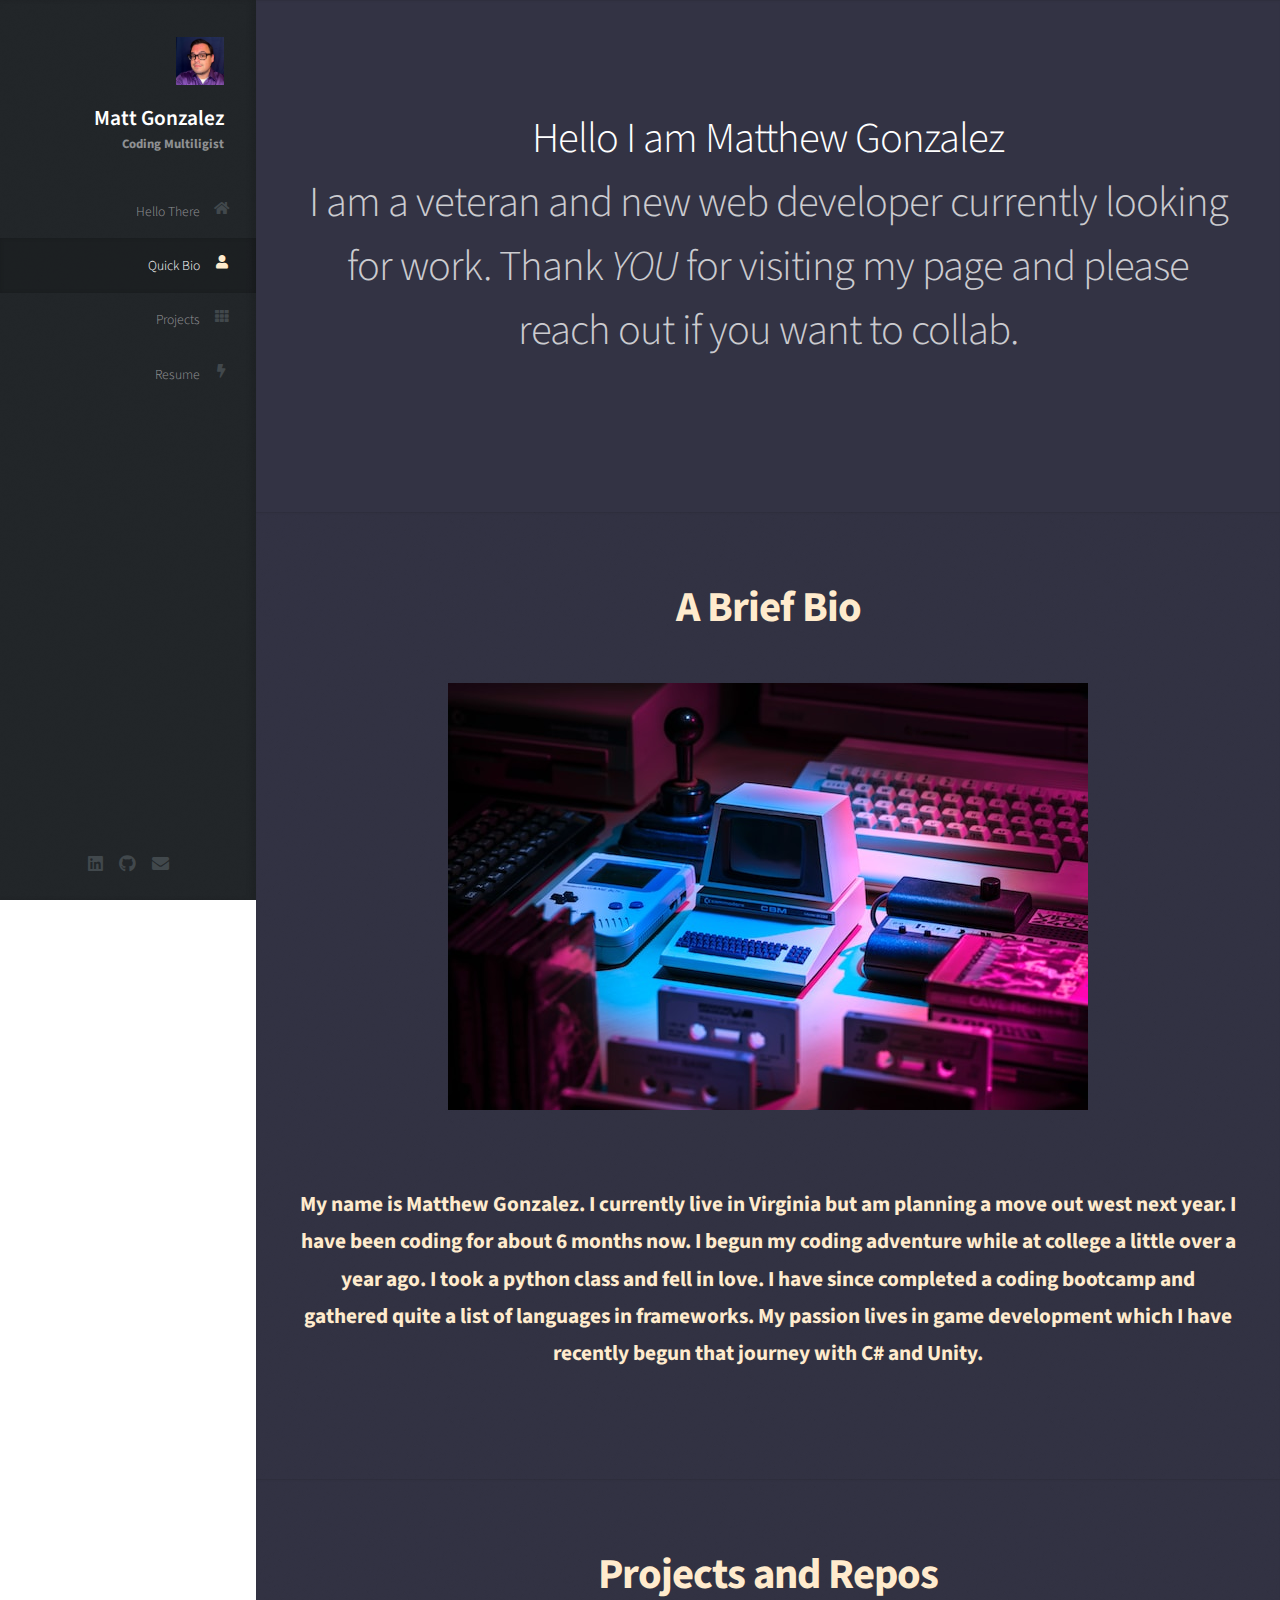
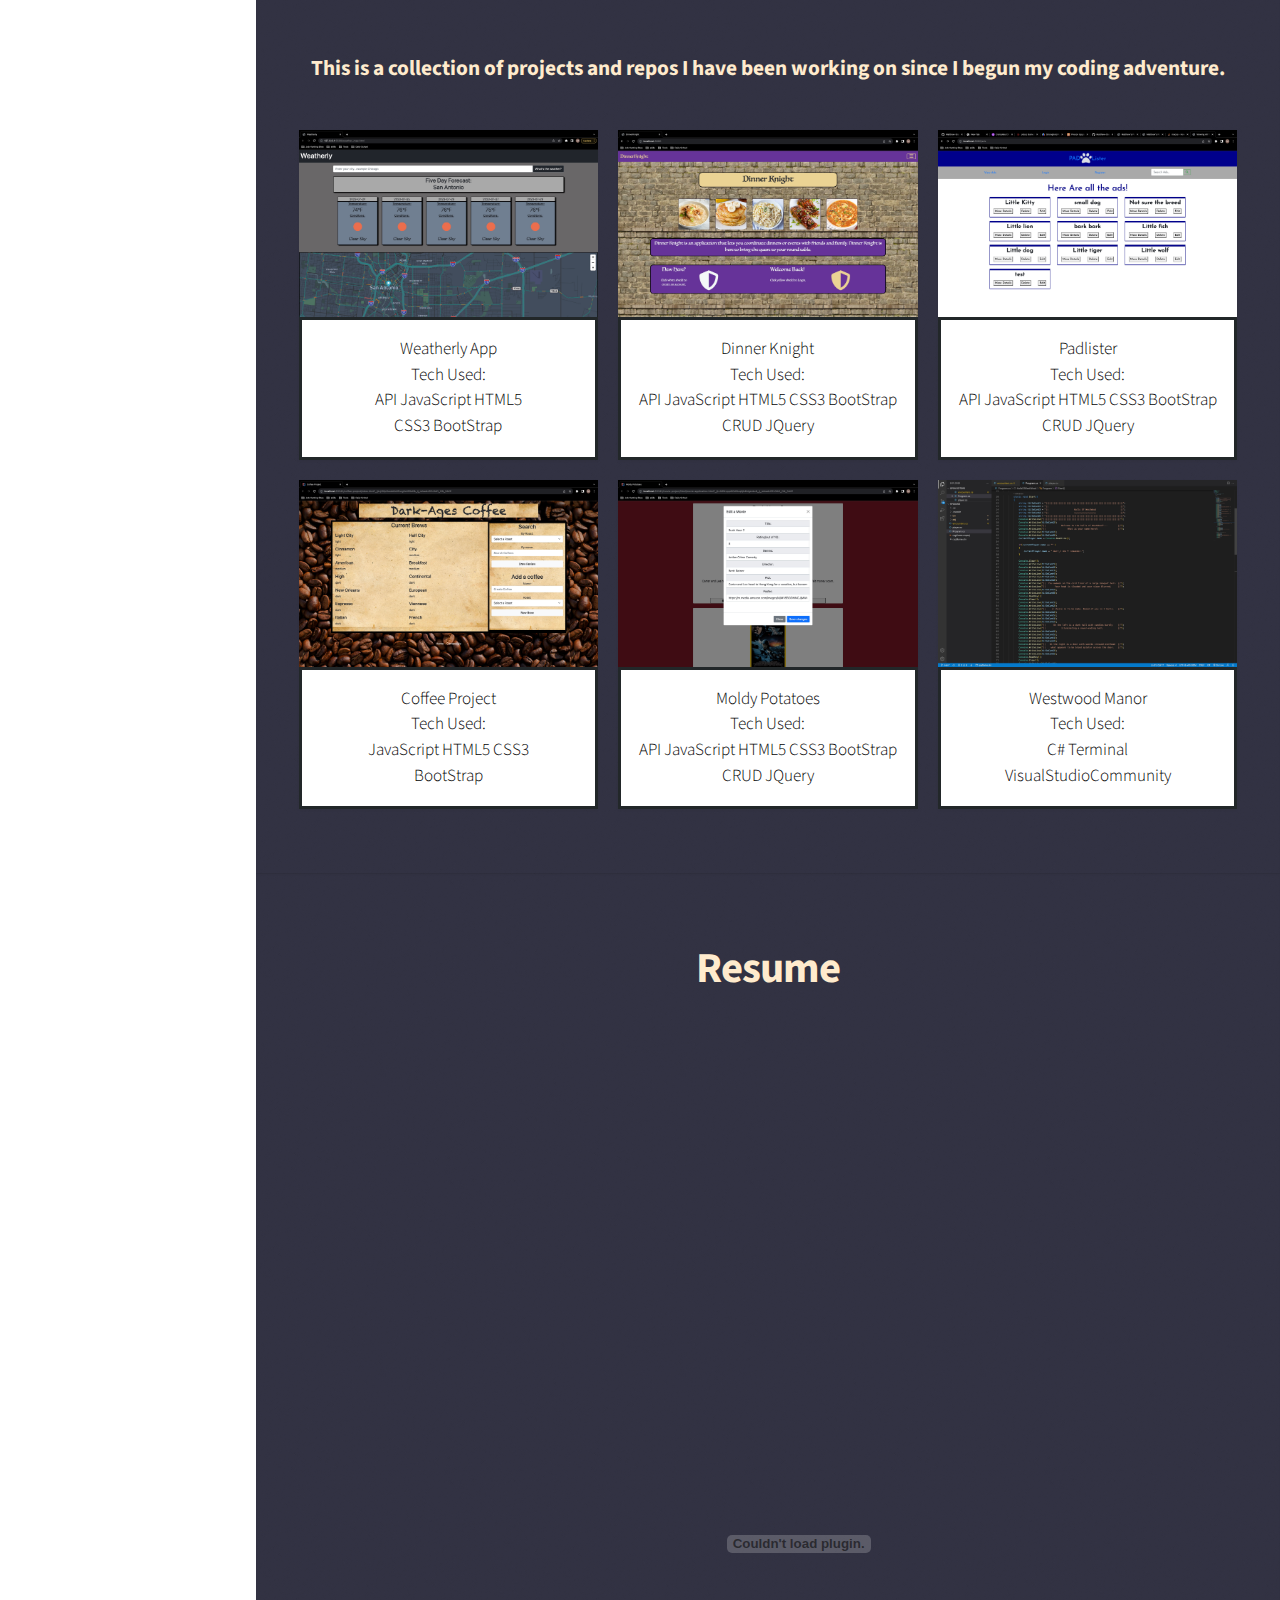
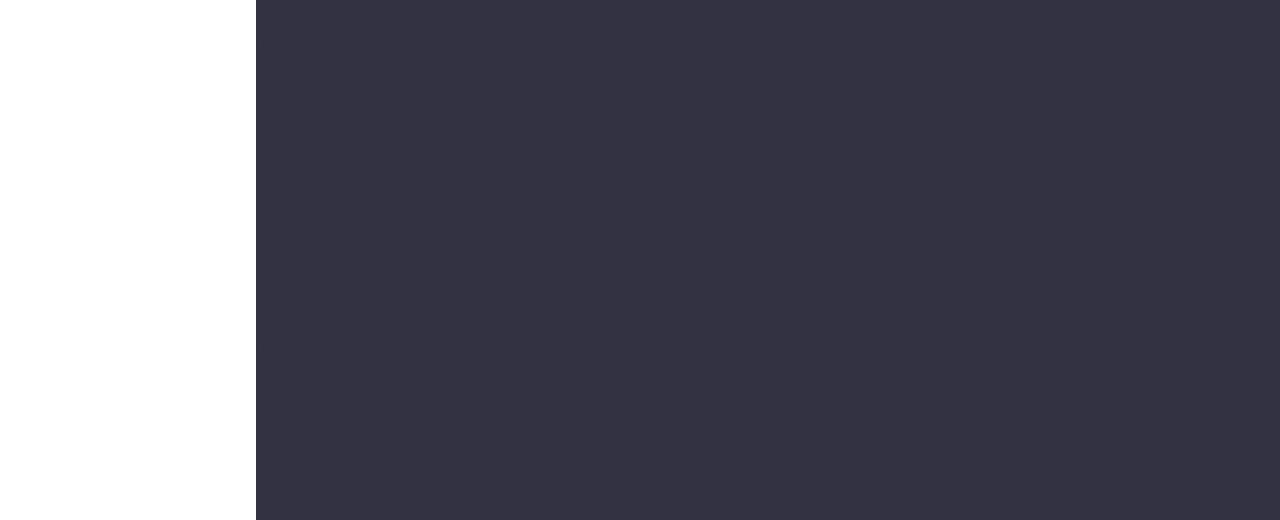
==== commit 9a0fcfcf: "Created dice game need to add styling to it still" ====
--- a/index.html
+++ b/index.html
@@ -32,6 +32,7 @@
 								<li><a href="#about" id="about-link"><span class="icon solid fa-user">Quick Bio</span></a></li>
 								<li><a href="#portfolio" id="portfolio-link"><span class="icon solid fa-th">Projects</span></a></li>
 								<li><a href="#skills" id="skill-link"><span class="icon solid fa-bolt">Resume</span></a></li>
+								<li><a href= projectsDiceRoll/index.html></a></li>
 
 							</ul>
 						</nav>
@@ -165,7 +166,7 @@
 							</header>
 
 							<object 
-								data="/images/Resume.pdf" 
+								data="images/Resume.pdf" 
                 				width="1000"
                 				height="1000">
         					</object>	
--- a/assets/css/main.css
+++ b/assets/css/main.css
@@ -2108,7 +2108,7 @@
 
 			#main > section.one {
 				background-color: #334;
-				background-image: url("/images/background4.jpg");
+				background-image: url("images/background4.jpg");
 				min-height: 90%;
 			}
 
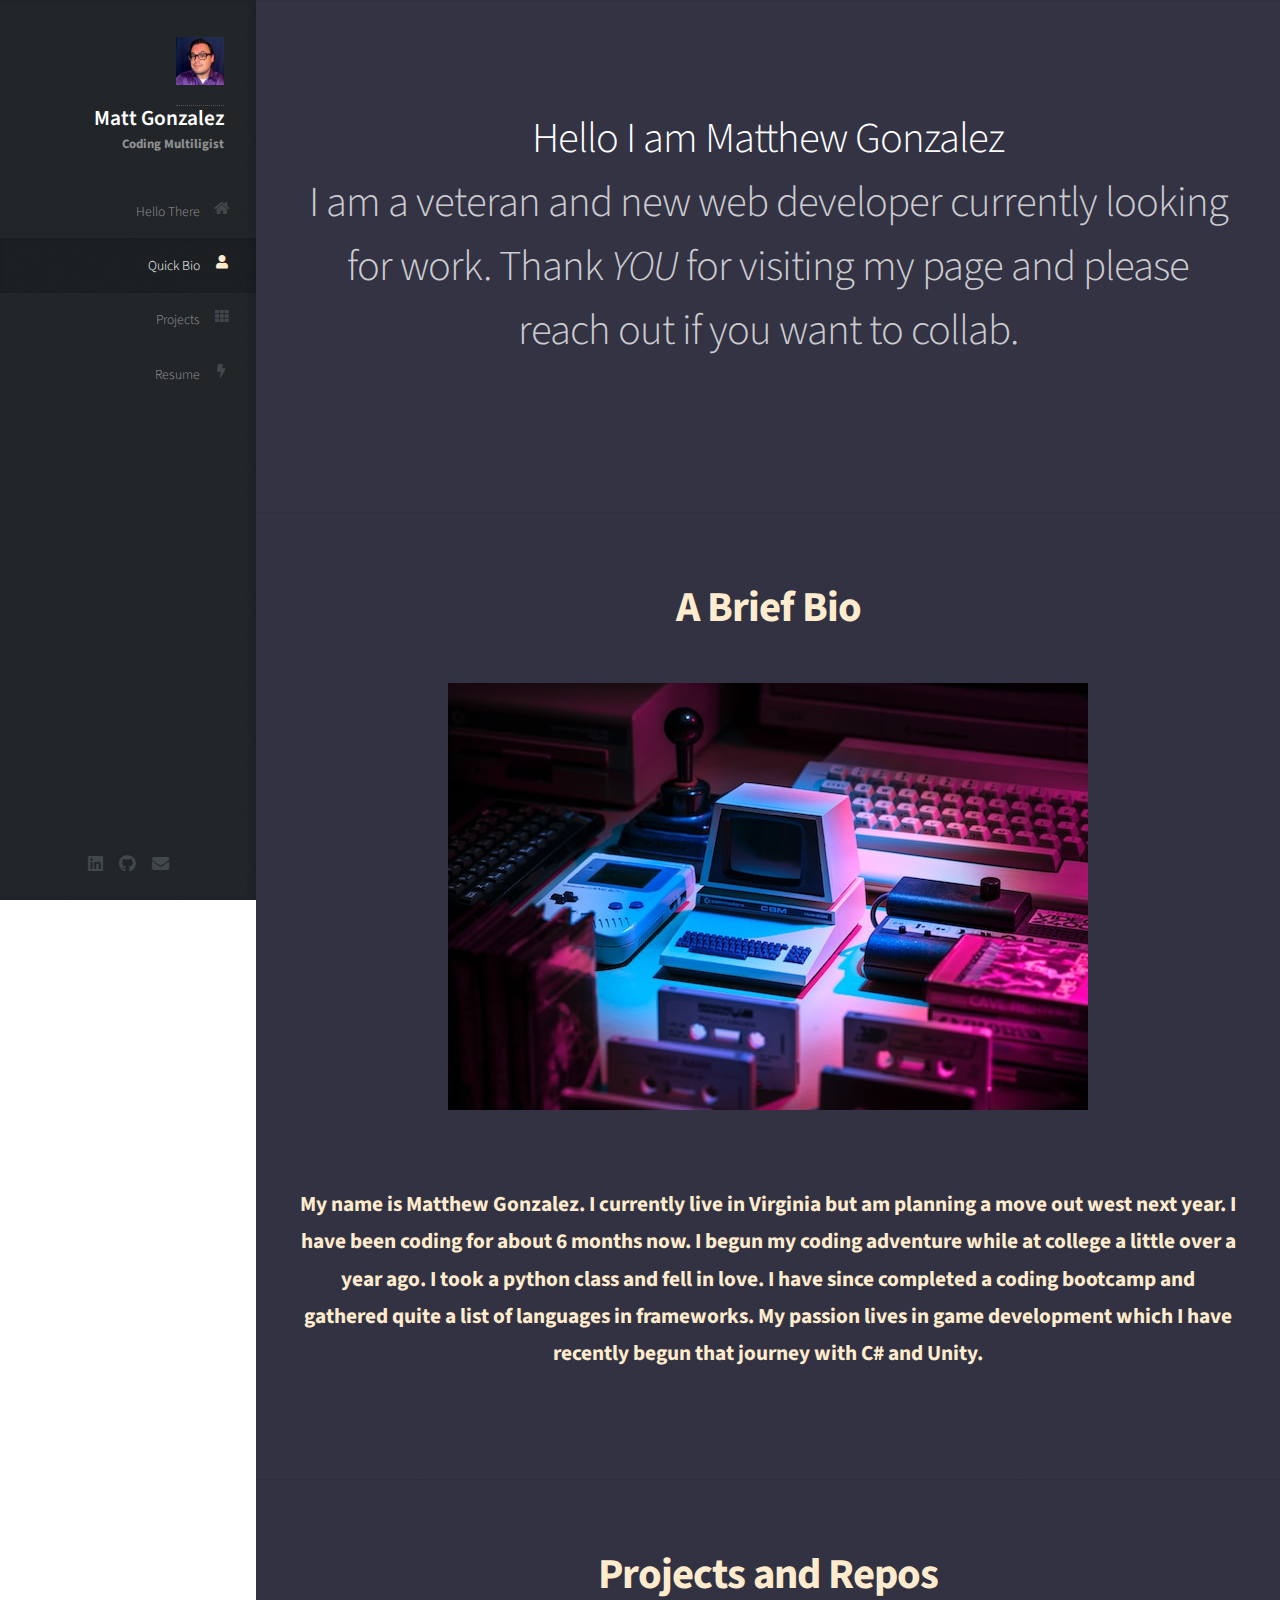
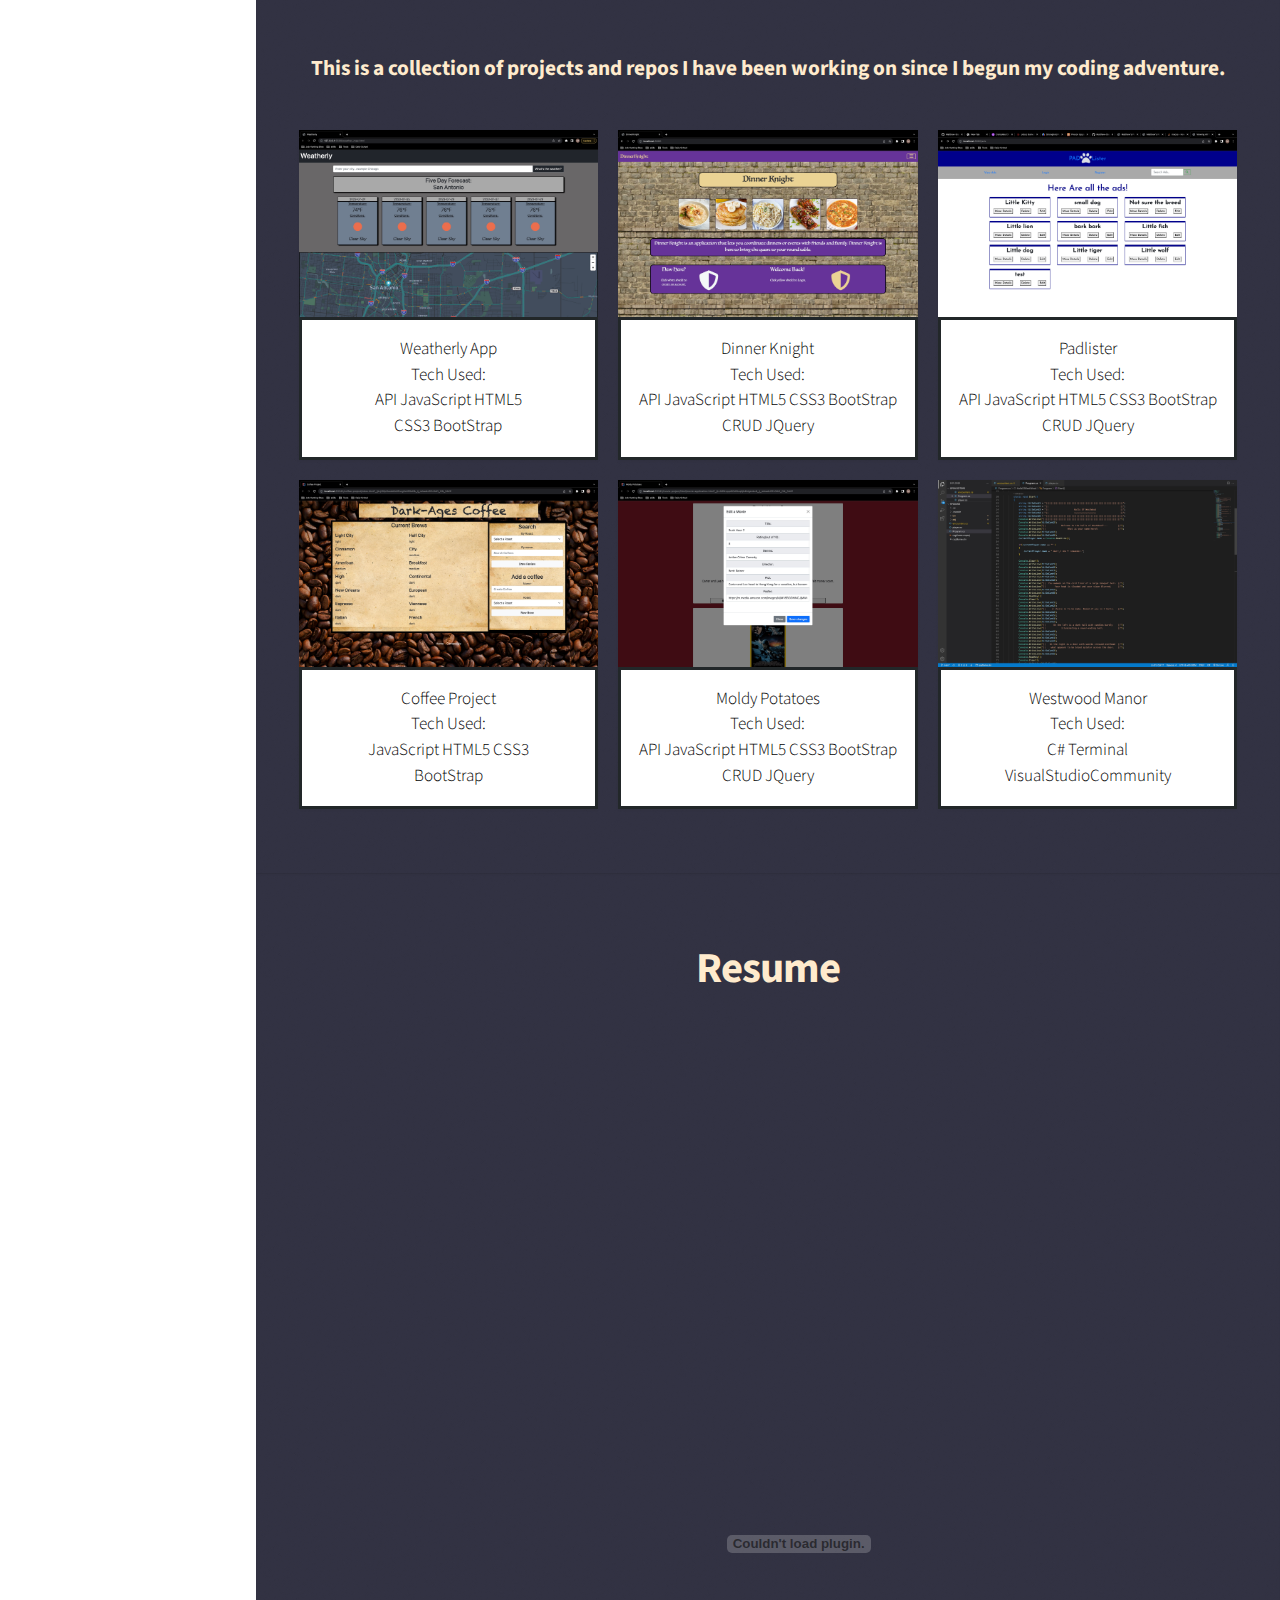
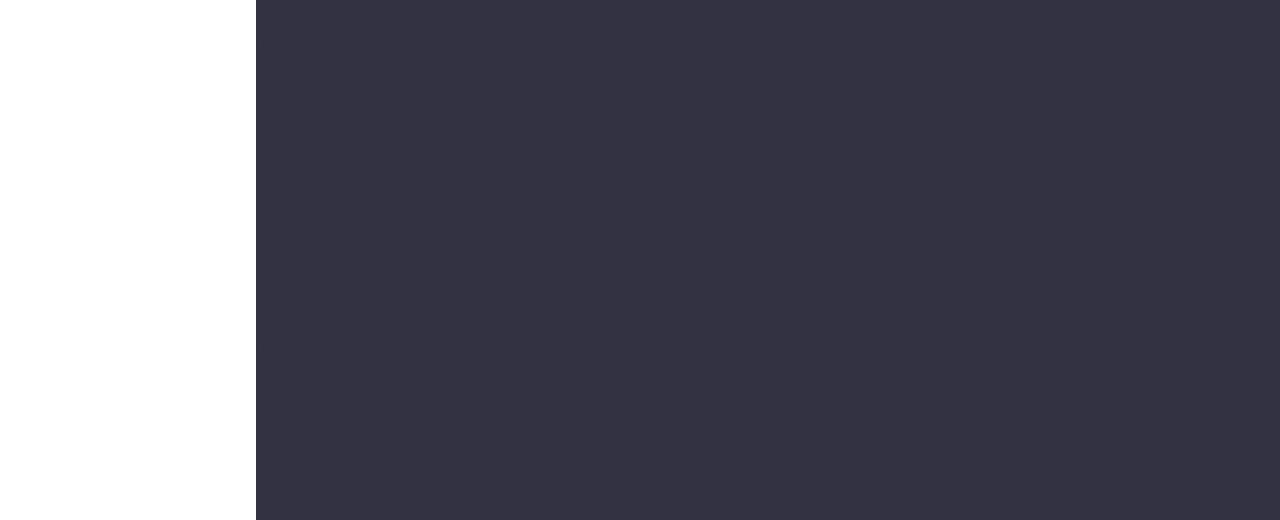
==== commit 035fbb6d: "added link for game to page" ====
--- a/index.html
+++ b/index.html
@@ -20,7 +20,7 @@
 
 					<!-- Logo -->
 						<div id="logo">
-							<span class="image avatar48"><img src="images/headShotImage.jpg" alt="headshot photo" /></span>
+							<a href="/projects/DiceRoll/index.html"><span class="image avatar48"><img src="images/headShotImage.jpg" alt="headshot photo" /></span></a>
 							<h1 id="title">Matt Gonzalez</h1>
 							<p>Coding Multiligist</p>
 						</div>
@@ -32,7 +32,6 @@
 								<li><a href="#about" id="about-link"><span class="icon solid fa-user">Quick Bio</span></a></li>
 								<li><a href="#portfolio" id="portfolio-link"><span class="icon solid fa-th">Projects</span></a></li>
 								<li><a href="#skills" id="skill-link"><span class="icon solid fa-bolt">Resume</span></a></li>
-								<li><a href= projectsDiceRoll/index.html></a></li>
 
 							</ul>
 						</nav>
